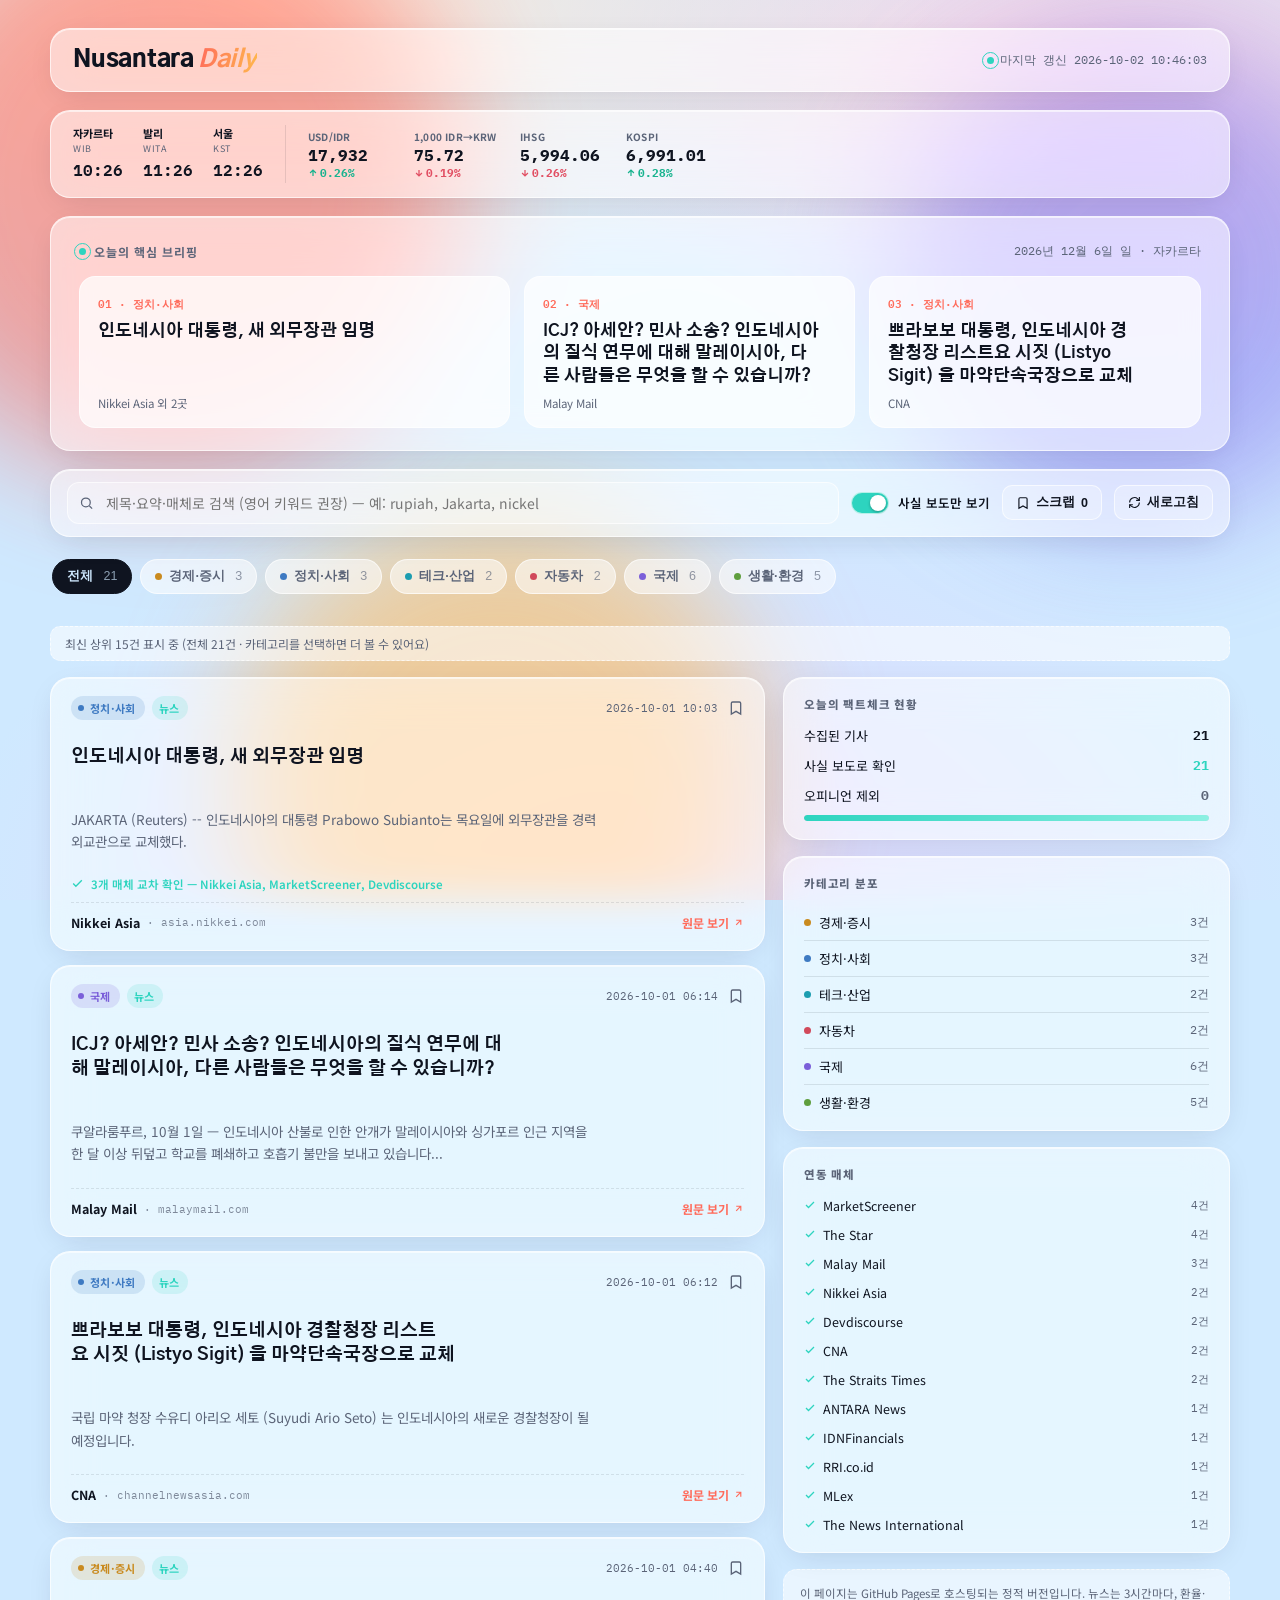
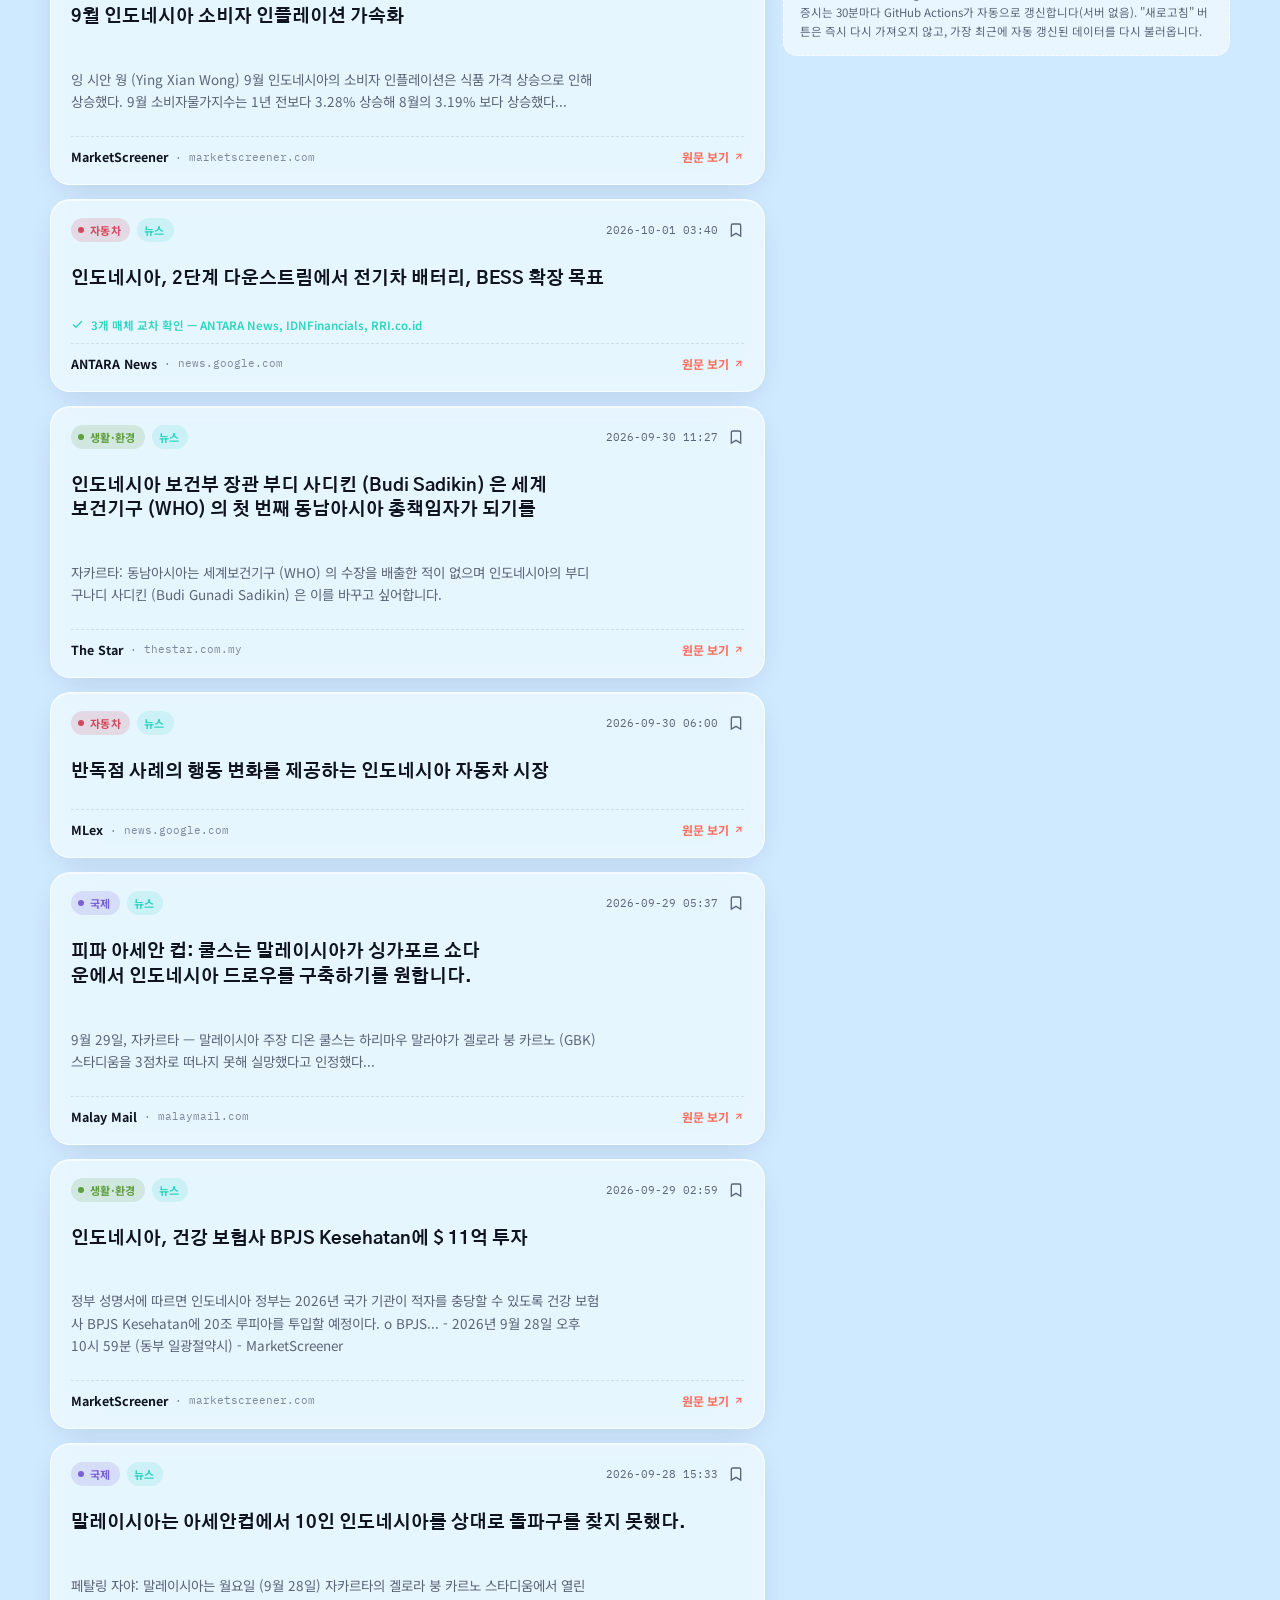
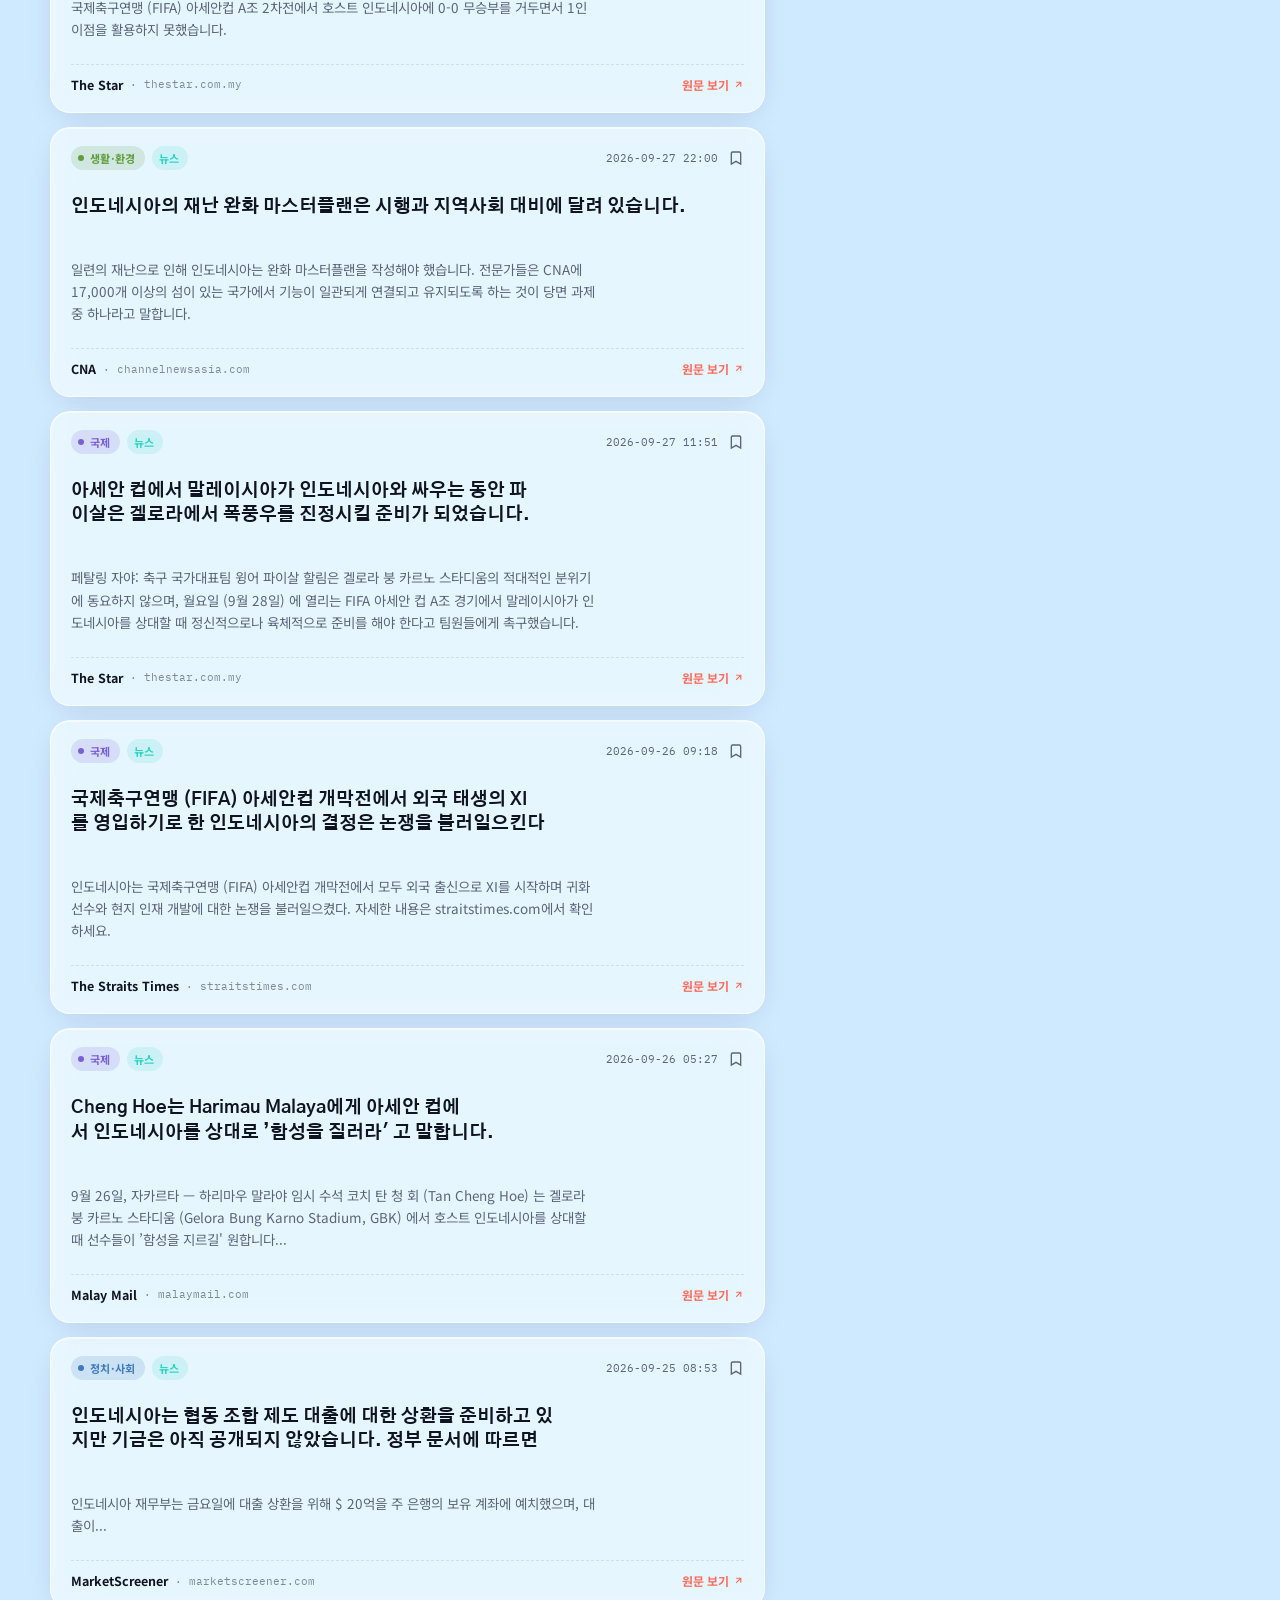
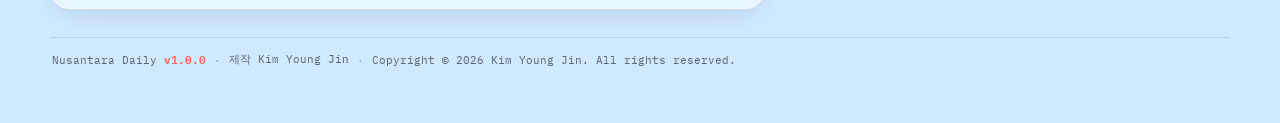
==== docs/index.html @ 9d85be63 "Add GitHub Pages static site and Windows EXE packaging - docs/: static frontend reading docs/data/*." ====
<!DOCTYPE html>
<html lang="ko">
<head>
<meta charset="UTF-8">
<meta name="viewport" content="width=device-width, initial-scale=1.0">
<title>Nusantara Daily</title>
<link rel="stylesheet" href="https://fonts.googleapis.com/css2?family=Gothic+A1:wght@400;500;700;800;900&family=Noto+Sans+KR:wght@400;500;600;700&family=IBM+Plex+Mono:wght@400;500;600&display=swap">
<link rel="stylesheet" href="styles.css?v=1.0.0">
</head>
<body>

<div class="sky"><div class="blob blob1"></div><div class="blob blob2"></div><div class="blob blob3"></div></div>

<div class="wrap">
  <header class="masthead glass">
    <div class="brand">Nusantara <em>Daily</em></div>
    <div class="life-strip">
      <span class="chip"><span class="live-dot" id="liveDot"></span><span id="lastUpdated">불러오는 중…</span></span>
    </div>
  </header>

  <section class="dashboard glass">
    <div class="clocks">
      <div class="clock"><span class="city">자카르타</span><span class="tz">WIB</span><span class="time" id="clockWIB">—</span></div>
      <div class="clock"><span class="city">발리</span><span class="tz">WITA</span><span class="time" id="clockWITA">—</span></div>
      <div class="clock"><span class="city">서울</span><span class="tz">KST</span><span class="time" id="clockKST">—</span></div>
    </div>
    <div class="dash-divider"></div>
    <div class="markets" id="marketTickers"></div>
  </section>

  <section class="hero glass">
    <div class="hero-top">
      <span class="hero-eyebrow"><span class="live-dot"></span>오늘의 핵심 브리핑</span>
      <span class="hero-date" id="heroDate"></span>
    </div>
    <div class="hero-grid" id="heroGrid"></div>
  </section>

  <div id="errorBanner" class="error-banner" hidden></div>

  <div class="controls glass">
    <div class="search">
      <svg viewBox="0 0 24 24" fill="none" stroke="currentColor" stroke-width="2"><circle cx="11" cy="11" r="7"/><path d="M21 21l-4.3-4.3"/></svg>
      <input id="searchInput" type="text" placeholder="제목·요약·매체로 검색 (영어 키워드 권장) — 예: rupiah, Jakarta, nickel" autocomplete="off">
    </div>
    <label class="fact-toggle">
      <span id="switchEl" class="switch" data-on="true" role="switch" aria-checked="true" tabindex="0"><span class="knob"></span></span>
      사실 보도만 보기
    </label>
    <button class="scrap-btn" id="scrapBtn" data-active="false">
      <svg viewBox="0 0 24 24" fill="none" stroke="currentColor" stroke-width="2"><path d="M17 3H7a2 2 0 0 0-2 2v16l7-4 7 4V5a2 2 0 0 0-2-2z"/></svg>
      스크랩 <span id="scrapCount">0</span>
    </button>
    <button class="refresh-btn" id="refreshBtn">
      <svg viewBox="0 0 24 24" fill="none" stroke="currentColor" stroke-width="2"><path d="M21 2v6h-6"/><path d="M3 12a9 9 0 0 1 15-6.7L21 8"/><path d="M3 22v-6h6"/><path d="M21 12a9 9 0 0 1-15 6.7L3 16"/></svg>
      새로고침
    </button>
  </div>

  <nav class="tabs" id="tabs"></nav>
  <div class="scrap-heading" id="scrapHeading" hidden></div>
  <div id="viewNotice" class="view-notice" hidden></div>

  <div class="layout">
    <main class="feed" id="feed"></main>

    <aside class="rail">
      <div class="panel glass">
        <h3>오늘의 팩트체크 현황</h3>
        <div class="fact-stats">
          <div class="fact-row"><span>수집된 기사</span><span class="n" id="statTotal">0</span></div>
          <div class="fact-row verified"><span>사실 보도로 확인</span><span class="n" id="statNews">0</span></div>
          <div class="fact-row excluded"><span>오피니언 제외</span><span class="n" id="statOpinion">0</span></div>
        </div>
        <div class="bar-track"><div class="bar-fill" id="statBar"></div></div>
      </div>
      <div class="panel glass">
        <h3>카테고리 분포</h3>
        <div id="statList"></div>
      </div>
      <div class="panel glass">
        <h3>연동 매체</h3>
        <ul class="src-list" id="srcList"></ul>
      </div>
      <div class="note">
        이 페이지는 GitHub Pages로 호스팅되는 정적 버전입니다. 뉴스는 3시간마다, 환율·증시는 30분마다 GitHub Actions가 자동으로 갱신합니다(서버 없음). "새로고침" 버튼은 즉시 다시 가져오지 않고, 가장 최근에 자동 갱신된 데이터를 다시 불러옵니다.
      </div>
    </aside>
  </div>

  <footer class="app-footer">
    <span>Nusantara Daily <span class="accent">v1.0.0</span></span>
    <span class="sep">·</span>
    <span>제작 Kim Young Jin</span>
    <span class="sep">·</span>
    <span>Copyright © 2026 Kim Young Jin. All rights reserved.</span>
  </footer>
</div>

<script src="app.js?v=1.0.0"></script>
</body>
</html>
---- docs/styles.css ----
/*
  Layout: fixed drifting dusk-gradient atmosphere behind everything; a glass
  hero briefing floats at top (today's top 3 stories), a glass dashboard bar
  (world clocks + market tickers), a glass control bar (search, fact-only
  toggle, scrap, refresh), then a two-column grid of glass article cards
  (feed + sidebar fact-check/sources panel). Cards carry a category glow-dot,
  a 뉴스/오피니언 tag, and a cross-source "교차 확인" badge.
*/
:root{
  --void:#0A0E1A;
  --coral:#FF6B5B;
  --amber:#FFB84D;
  --violet:#8C7EF0;
  --verify:#2DD4BF;
  --ink:#0F1420;
  --ink-dim:#5B6478;
  --line: rgba(15,20,32,0.10);
  --glass-fill: rgba(255,255,255,0.55);
  --glass-fill-2: rgba(255,255,255,0.72);
  --glass-border: rgba(255,255,255,0.65);
  --glass-shadow: 0 8px 32px -12px rgba(20,20,50,0.18), inset 0 1px 0 rgba(255,255,255,0.6);
  --sky-a:#FFE8D6; --sky-b:#FFD3E0; --sky-c:#E3D8FF; --sky-d:#CFE9FF;
  --cat-eco:#C98A1F; --cat-pol:#3E7AC2; --cat-tek:#1C9DB0; --cat-car:#D1495B; --cat-int:#7B5FD9; --cat-liv:#5F9E3E;
  --up:#19B38F; --down:#E14F63;
  --danger:#B23B3B;
  color-scheme: light;
}
@media (prefers-color-scheme: dark){
  :root:not([data-theme="light"]){
    --ink:#F2F4F8;
    --ink-dim:#A6AEC2;
    --line: rgba(255,255,255,0.10);
    --glass-fill: rgba(255,255,255,0.06);
    --glass-fill-2: rgba(255,255,255,0.10);
    --glass-border: rgba(255,255,255,0.16);
    --glass-shadow: 0 8px 36px -10px rgba(0,0,0,0.55), inset 0 1px 0 rgba(255,255,255,0.08);
    --sky-a:#2A1B3D; --sky-b:#4A2140; --sky-c:#20264A; --sky-d:#0A0E1A;
    --cat-eco:#F2C166; --cat-pol:#7FB2EE; --cat-tek:#5FE0E8; --cat-car:#F28A98; --cat-int:#B4A3F7; --cat-liv:#9BDB78;
    --up:#43E5C6; --down:#FF7A90;
    --danger:#E07272;
    color-scheme: dark;
  }
}
:root[data-theme="dark"]{
  --ink:#F2F4F8;
  --ink-dim:#A6AEC2;
  --line: rgba(255,255,255,0.10);
  --glass-fill: rgba(255,255,255,0.06);
  --glass-fill-2: rgba(255,255,255,0.10);
  --glass-border: rgba(255,255,255,0.16);
  --glass-shadow: 0 8px 36px -10px rgba(0,0,0,0.55), inset 0 1px 0 rgba(255,255,255,0.08);
  --sky-a:#2A1B3D; --sky-b:#4A2140; --sky-c:#20264A; --sky-d:#0A0E1A;
  --cat-eco:#F2C166; --cat-pol:#7FB2EE; --cat-tek:#5FE0E8; --cat-car:#F28A98; --cat-int:#B4A3F7; --cat-liv:#9BDB78;
  --up:#43E5C6; --down:#FF7A90;
  --danger:#E07272;
  color-scheme: dark;
}

*{box-sizing:border-box;}
html,body{height:100%; margin:0;}
body{
  background:var(--sky-d); color:var(--ink);
  font-family:'Noto Sans KR','Gothic A1',system-ui,sans-serif;
  -webkit-font-smoothing:antialiased;
  padding-inline:16px;
}
::selection{ background:var(--coral); color:#fff; }

/* ---- atmosphere ---- */
.sky{ position:fixed; inset:0; z-index:-2; overflow:hidden; background:
  radial-gradient(ellipse 90% 70% at 20% 0%, var(--sky-a), transparent 60%),
  radial-gradient(ellipse 80% 60% at 85% 10%, var(--sky-b), transparent 55%),
  radial-gradient(ellipse 90% 80% at 50% 100%, var(--sky-c), transparent 60%),
  var(--sky-d);
}
.blob{ position:absolute; border-radius:50%; filter:blur(60px); opacity:0.55; will-change:transform; }
.blob1{ width:46vw; height:46vw; max-width:620px; max-height:620px; left:-10%; top:-12%; background:var(--coral); animation:drift1 34s ease-in-out infinite; }
.blob2{ width:38vw; height:38vw; max-width:520px; max-height:520px; right:-8%; top:4%; background:var(--violet); animation:drift2 42s ease-in-out infinite; }
.blob3{ width:42vw; height:42vw; max-width:560px; max-height:560px; left:18%; bottom:-16%; background:var(--amber); animation:drift3 38s ease-in-out infinite; }
@keyframes drift1{ 0%,100%{ transform:translate(0,0) scale(1); } 50%{ transform:translate(6%,8%) scale(1.08); } }
@keyframes drift2{ 0%,100%{ transform:translate(0,0) scale(1); } 50%{ transform:translate(-8%,6%) scale(0.94); } }
@keyframes drift3{ 0%,100%{ transform:translate(0,0) scale(1); } 50%{ transform:translate(5%,-7%) scale(1.06); } }
@media (prefers-reduced-motion: reduce){ .blob{ animation:none; } }

.wrap{ max-width:1180px; margin:0 auto; padding-block:28px 56px; }

.glass{
  background:var(--glass-fill); backdrop-filter:blur(22px) saturate(140%); -webkit-backdrop-filter:blur(22px) saturate(140%);
  border:1px solid var(--glass-border); box-shadow:var(--glass-shadow); border-radius:20px;
}

/* ---- masthead ---- */
.masthead{ display:flex; align-items:center; justify-content:space-between; gap:16px; flex-wrap:wrap; padding:16px 22px; margin-bottom:18px; }
.brand{ display:flex; align-items:baseline; gap:4px; font-family:'Gothic A1',sans-serif; font-weight:900; font-size:24px; letter-spacing:-0.01em; }
.brand em{ font-style:italic; font-weight:800; background:linear-gradient(100deg,var(--coral),var(--amber)); -webkit-background-clip:text; background-clip:text; color:transparent; }
.life-strip{ display:flex; align-items:center; gap:14px; font-family:'IBM Plex Mono',monospace; font-size:12px; color:var(--ink-dim); font-variant-numeric:tabular-nums; flex-wrap:wrap; }
.life-strip .chip{ display:flex; align-items:center; gap:6px; }
.live-dot{ width:7px; height:7px; border-radius:50%; background:var(--verify); position:relative; flex:0 0 auto; }
.live-dot::after{ content:''; position:absolute; inset:-5px; border-radius:50%; border:1.5px solid var(--verify); animation:pulse 2s ease-out infinite; }
.live-dot.stale{ background:var(--ink-dim); }
.live-dot.stale::after{ display:none; }
@keyframes pulse{ 0%{ transform:scale(0.5); opacity:0.9; } 100%{ transform:scale(1.9); opacity:0; } }
@media (prefers-reduced-motion: reduce){ .live-dot::after{ animation:none; opacity:0.4; } }

.error-banner{
  margin-bottom:16px; padding:10px 16px; border-radius:12px; font-size:12.5px;
  background:color-mix(in srgb, var(--danger) 14%, transparent); color:var(--danger);
  border:1px solid color-mix(in srgb, var(--danger) 35%, transparent);
}

/* ---- dashboard: world clocks + market tickers ---- */
.dashboard{ display:flex; align-items:center; gap:22px; padding:14px 22px; margin-bottom:18px; flex-wrap:wrap; }
.clocks{ display:flex; gap:20px; flex-wrap:wrap; }
.clock{ display:flex; flex-direction:column; gap:1px; }
.clock .city{ font-size:11px; font-weight:700; color:var(--ink); }
.clock .tz{ font-size:9px; color:var(--ink-dim); text-transform:uppercase; letter-spacing:0.06em; }
.clock .time{ font-family:'IBM Plex Mono',monospace; font-size:16px; font-weight:600; font-variant-numeric:tabular-nums; }
.dash-divider{ width:1px; align-self:stretch; background:var(--line); }
.markets{ display:flex; gap:20px; flex-wrap:wrap; flex:1 1 auto; }
.ticker{ display:flex; flex-direction:column; gap:1px; min-width:86px; }
.ticker .label{ font-size:10px; color:var(--ink-dim); font-weight:700; letter-spacing:0.02em; }
.ticker .value{ font-family:'IBM Plex Mono',monospace; font-size:16px; font-weight:700; font-variant-numeric:tabular-nums; transition:color .4s ease; }
.ticker .change{ font-family:'IBM Plex Mono',monospace; font-size:11px; font-weight:700; display:flex; align-items:center; gap:2px; }
.ticker .change.up{ color:var(--up); }
.ticker .change.down{ color:var(--down); }
.ticker .change svg{ width:10px; height:10px; }

/* ---- hero briefing ---- */
.hero{ padding:26px 28px 22px; margin-bottom:18px; }
.hero-top{ display:flex; align-items:baseline; justify-content:space-between; gap:12px; margin-bottom:16px; flex-wrap:wrap; }
.hero-eyebrow{ font-size:12px; letter-spacing:0.08em; text-transform:uppercase; color:var(--ink-dim); font-weight:700; display:flex; align-items:center; gap:8px; }
.hero-date{ font-family:'IBM Plex Mono',monospace; font-size:12px; color:var(--ink-dim); }
.hero-grid{ display:grid; grid-template-columns:1.3fr 1fr 1fr; gap:14px; }
@media (max-width:820px){ .hero-grid{ grid-template-columns:1fr; } }
.hero-card{
  background:var(--glass-fill-2); border:1px solid var(--glass-border); border-radius:16px; padding:16px 18px;
  display:flex; flex-direction:column; gap:8px; opacity:0; animation:riseIn 0.6s ease forwards;
  transition:transform .25s ease, box-shadow .25s ease; text-decoration:none; color:inherit;
}
.hero-card:hover{ transform:translateY(-3px); box-shadow:0 14px 30px -14px rgba(0,0,0,0.3); }
.hero-card:nth-child(1){ animation-delay:0.05s; }
.hero-card:nth-child(2){ animation-delay:0.15s; }
.hero-card:nth-child(3){ animation-delay:0.25s; }
@keyframes riseIn{ from{ opacity:0; transform:translateY(14px); } to{ opacity:1; transform:translateY(0); } }
@media (prefers-reduced-motion: reduce){ .hero-card{ animation:none; opacity:1; } .card{ animation:none !important; opacity:1 !important; } }
.hero-rank{ font-family:'IBM Plex Mono',monospace; font-size:11px; color:var(--coral); font-weight:600; }
.hero-headline{ font-family:'Gothic A1',sans-serif; font-weight:700; font-size:16.5px; line-height:1.35; text-wrap:balance; }
.hero-src{ font-size:11.5px; color:var(--ink-dim); margin-top:auto; }

/* ---- controls ---- */
.controls{ display:flex; align-items:center; gap:12px; padding:12px 16px; margin-bottom:18px; flex-wrap:wrap; }
.search{ position:relative; flex:1 1 260px; min-width:200px; }
.search input{
  width:100%; padding:10px 14px 10px 38px; border-radius:12px; border:1px solid var(--glass-border);
  background:rgba(255,255,255,0.25); color:var(--ink); font-family:inherit; font-size:14px; outline:none;
  transition:box-shadow .2s ease, border-color .2s ease;
}
.search input:focus{ border-color:var(--coral); box-shadow:0 0 0 4px rgba(255,107,91,0.18); }
.search svg{ position:absolute; left:12px; top:50%; transform:translateY(-50%); width:15px; height:15px; color:var(--ink-dim); }

.fact-toggle{ display:flex; align-items:center; gap:9px; font-size:12.5px; font-weight:600; color:var(--ink); white-space:nowrap; }
.switch{ width:38px; height:22px; border-radius:999px; background:var(--line); position:relative; cursor:pointer; flex:0 0 auto; transition:background .2s ease; border:1px solid var(--glass-border); }
.switch[data-on="true"]{ background:var(--verify); }
.switch .knob{ position:absolute; top:2px; left:2px; width:16px; height:16px; border-radius:50%; background:#fff; box-shadow:0 1px 3px rgba(0,0,0,0.3); transition:transform .2s ease; }
.switch[data-on="true"] .knob{ transform:translateX(16px); }

.refresh-btn{ display:flex; align-items:center; gap:6px; font-size:12.5px; font-weight:700; color:var(--ink); background:rgba(255,255,255,0.25); border:1px solid var(--glass-border); border-radius:10px; padding:8px 13px; cursor:pointer; transition:border-color .2s ease; }
.refresh-btn:hover{ border-color:var(--coral); }
.refresh-btn svg{ width:13px; height:13px; }
.refresh-btn.spinning svg{ animation:spin 0.8s linear infinite; }
@keyframes spin{ to{ transform:rotate(360deg); } }

.scrap-btn{ display:flex; align-items:center; gap:6px; font-size:12.5px; font-weight:700; color:var(--ink); background:rgba(255,255,255,0.25); border:1px solid var(--glass-border); border-radius:10px; padding:8px 13px; cursor:pointer; transition:all .2s ease; }
.scrap-btn svg{ width:14px; height:14px; }
.scrap-btn[data-active="true"]{ background:rgba(255,184,77,0.22); border-color:var(--amber); color:var(--amber); }
.scrap-btn[data-active="true"] svg path{ fill:currentColor; }

/* ---- tabs ---- */
.tabs{ display:flex; gap:8px; overflow-x:auto; padding:4px 2px 18px; scrollbar-width:none; }
.tabs::-webkit-scrollbar{ display:none; }
.tab{ flex:0 0 auto; display:flex; align-items:center; gap:7px; padding:8px 14px; border-radius:999px; border:1px solid var(--glass-border); background:var(--glass-fill); color:var(--ink-dim); font-size:12.5px; font-weight:700; cursor:pointer; transition:all .18s ease; }
.tab .dot{ width:7px; height:7px; border-radius:50%; }
.tab[data-active="true"]{ background:var(--ink); color:var(--sky-d); border-color:var(--ink); }
:root[data-theme="dark"] .tab[data-active="true"]{ background:#F2F4F8; color:#0A0E1A; }
.tab[data-active="true"] .dot{ background:currentColor !important; }

.view-notice{
  font-size:12px; color:var(--ink-dim); margin:-8px 0 16px; padding:8px 14px;
  background:var(--glass-fill); border-radius:10px; border:1px dashed var(--glass-border);
}

/* ---- layout ---- */
.layout{ display:grid; grid-template-columns:1.6fr 1fr; gap:18px; align-items:start; }
@media (max-width:880px){ .layout{ grid-template-columns:1fr; } }
.feed{ display:flex; flex-direction:column; gap:14px; min-width:0; }

.card{ padding:18px 20px; display:flex; flex-direction:column; gap:10px; opacity:0; animation:riseIn 0.5s ease forwards; transition:transform .22s ease, box-shadow .22s ease; }
.card:hover{ transform:translateY(-3px); }
.card-top{ display:flex; align-items:center; justify-content:space-between; gap:10px; flex-wrap:wrap; }
.badges{ display:flex; align-items:center; gap:7px; flex-wrap:wrap; }
.badge{ display:inline-flex; align-items:center; gap:6px; font-size:11px; font-weight:700; text-transform:uppercase; letter-spacing:0.03em; padding:4px 9px 4px 7px; border-radius:999px; }
.badge .dot{ width:6px; height:6px; border-radius:50%; background:currentColor; }
.badge.news{ color:var(--verify); background:rgba(45,212,191,0.14); }
.badge.opinion{ color:var(--ink-dim); background:var(--line); }
.timestamp{ font-family:'IBM Plex Mono',monospace; font-size:11px; color:var(--ink-dim); white-space:nowrap; }
.card-top-right{ display:flex; align-items:center; gap:10px; }
.bookmark-btn{ background:none; border:none; cursor:pointer; color:var(--ink-dim); padding:0; display:flex; transition:color .2s ease, transform .15s ease; }
.bookmark-btn:hover{ transform:scale(1.18); color:var(--amber); }
.bookmark-btn[data-saved="true"]{ color:var(--amber); }
.bookmark-btn[data-saved="true"] svg path{ fill:currentColor; }
.bookmark-btn svg{ width:16px; height:16px; }

.empty-scrap{ padding:44px 20px; text-align:center; color:var(--ink-dim); font-size:13.5px; line-height:1.6; }
.scrap-heading{ display:flex; align-items:center; justify-content:space-between; padding:4px 2px 18px; font-size:13px; font-weight:700; color:var(--ink); }

.headline{ font-family:'Gothic A1',sans-serif; font-weight:700; font-size:18px; line-height:1.36; text-wrap:balance; }
.headline a{ color:inherit; text-decoration:none; }
.headline a:hover{ text-decoration:underline; text-decoration-color:var(--coral); }
.summary{ font-size:13.5px; line-height:1.65; color:var(--ink-dim); max-width:66ch; }

.verify-row{ display:flex; align-items:center; gap:7px; font-size:11.5px; color:var(--verify); font-weight:600; }
.verify-row svg{ width:13px; height:13px; flex:0 0 auto; }

.source-row{ display:flex; align-items:center; justify-content:space-between; gap:10px; padding-top:10px; border-top:1px dashed var(--line); flex-wrap:wrap; }
.source{ display:flex; align-items:center; gap:7px; font-size:12.5px; color:var(--ink-dim); }
.source b{ color:var(--ink); font-weight:700; }
.src-url{ font-family:'IBM Plex Mono',monospace; font-size:10.5px; opacity:0.75; }
.open{ font-size:12px; font-weight:700; color:var(--coral); display:flex; align-items:center; gap:4px; text-decoration:none; }
.open svg{ width:11px; height:11px; }

/* ---- rail ---- */
.rail{ display:flex; flex-direction:column; gap:16px; position:sticky; top:16px; }
.panel{ padding:18px 20px; }
.panel h3{ margin:0 0 14px; font-size:11.5px; text-transform:uppercase; letter-spacing:0.07em; color:var(--ink-dim); font-weight:800; }
.fact-stats{ display:flex; flex-direction:column; gap:11px; }
.fact-row{ display:flex; align-items:center; justify-content:space-between; font-size:13px; }
.fact-row .n{ font-family:'IBM Plex Mono',monospace; font-weight:700; font-variant-numeric:tabular-nums; }
.fact-row.verified .n{ color:var(--verify); }
.fact-row.excluded .n{ color:var(--ink-dim); }
.bar-track{ height:6px; border-radius:999px; background:var(--line); overflow:hidden; margin-top:10px; }
.bar-fill{ height:100%; border-radius:999px; background:linear-gradient(90deg,var(--verify),#8CF0E2); width:0%; transition:width 1.1s cubic-bezier(.2,.8,.2,1); }

.stat-row{ display:flex; align-items:center; justify-content:space-between; padding:8px 0; border-bottom:1px solid var(--line); font-size:13px; }
.stat-row:last-child{ border-bottom:none; padding-bottom:0; }
.stat-row .label{ display:flex; align-items:center; gap:8px; }
.stat-row .dot{ width:7px; height:7px; border-radius:50%; }
.stat-row .n{ font-family:'IBM Plex Mono',monospace; font-size:12px; color:var(--ink-dim); }

.src-list{ list-style:none; margin:0; padding:0; display:flex; flex-direction:column; gap:10px; }
.src-list li{ display:flex; align-items:center; justify-content:space-between; font-size:12.5px; }
.src-list .name{ display:flex; align-items:center; gap:7px; }
.src-list svg{ width:12px; height:12px; color:var(--verify); flex:0 0 auto; }
.src-list .n{ font-family:'IBM Plex Mono',monospace; font-size:11px; color:var(--ink-dim); }

.note{ font-size:11.5px; color:var(--ink-dim); line-height:1.65; padding:14px 16px; border-radius:14px; background:var(--glass-fill); border:1px dashed var(--glass-border); }

.app-footer{
  margin-top:28px; padding:14px 2px 0; display:flex; flex-wrap:wrap; gap:8px; align-items:center;
  font-size:11px; color:var(--ink-dim); font-family:'IBM Plex Mono',monospace; border-top:1px solid var(--line);
}
.app-footer .accent{ color:var(--coral); font-weight:700; }
.app-footer .sep{ opacity:0.5; }
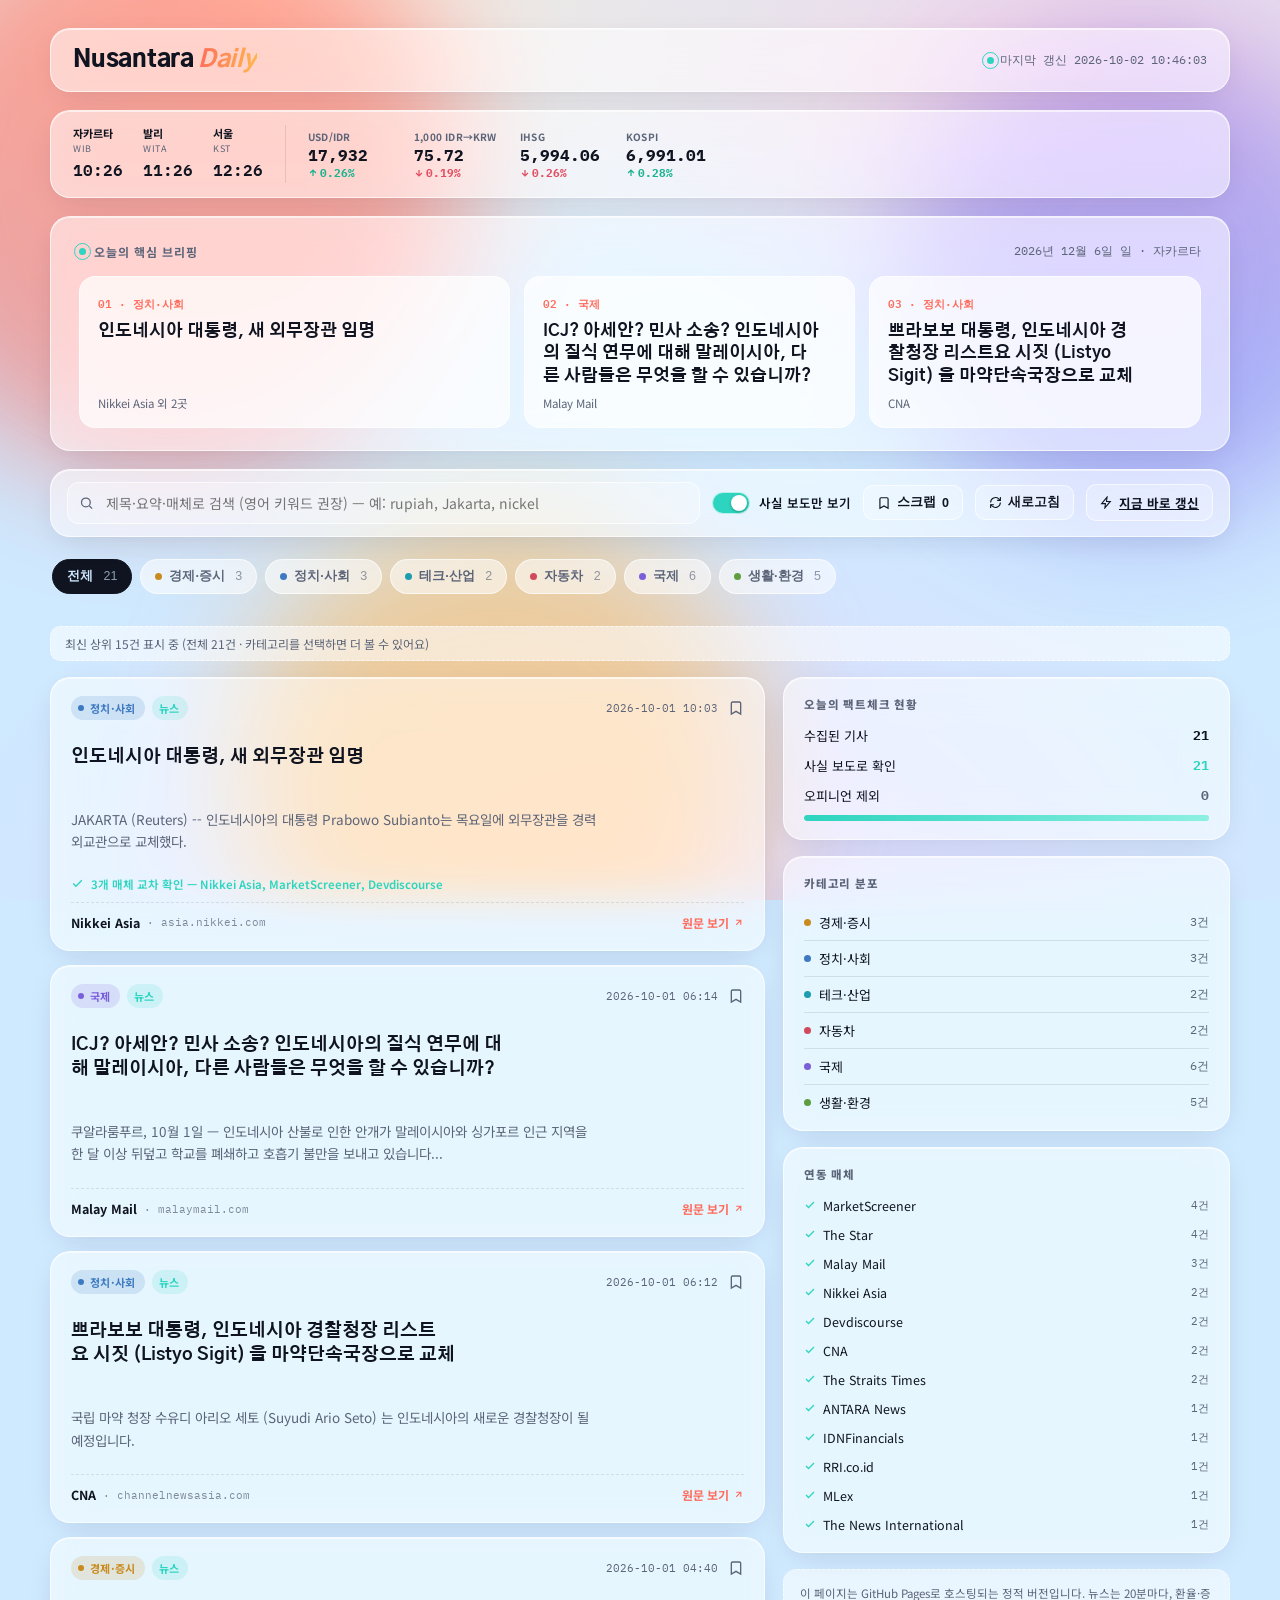
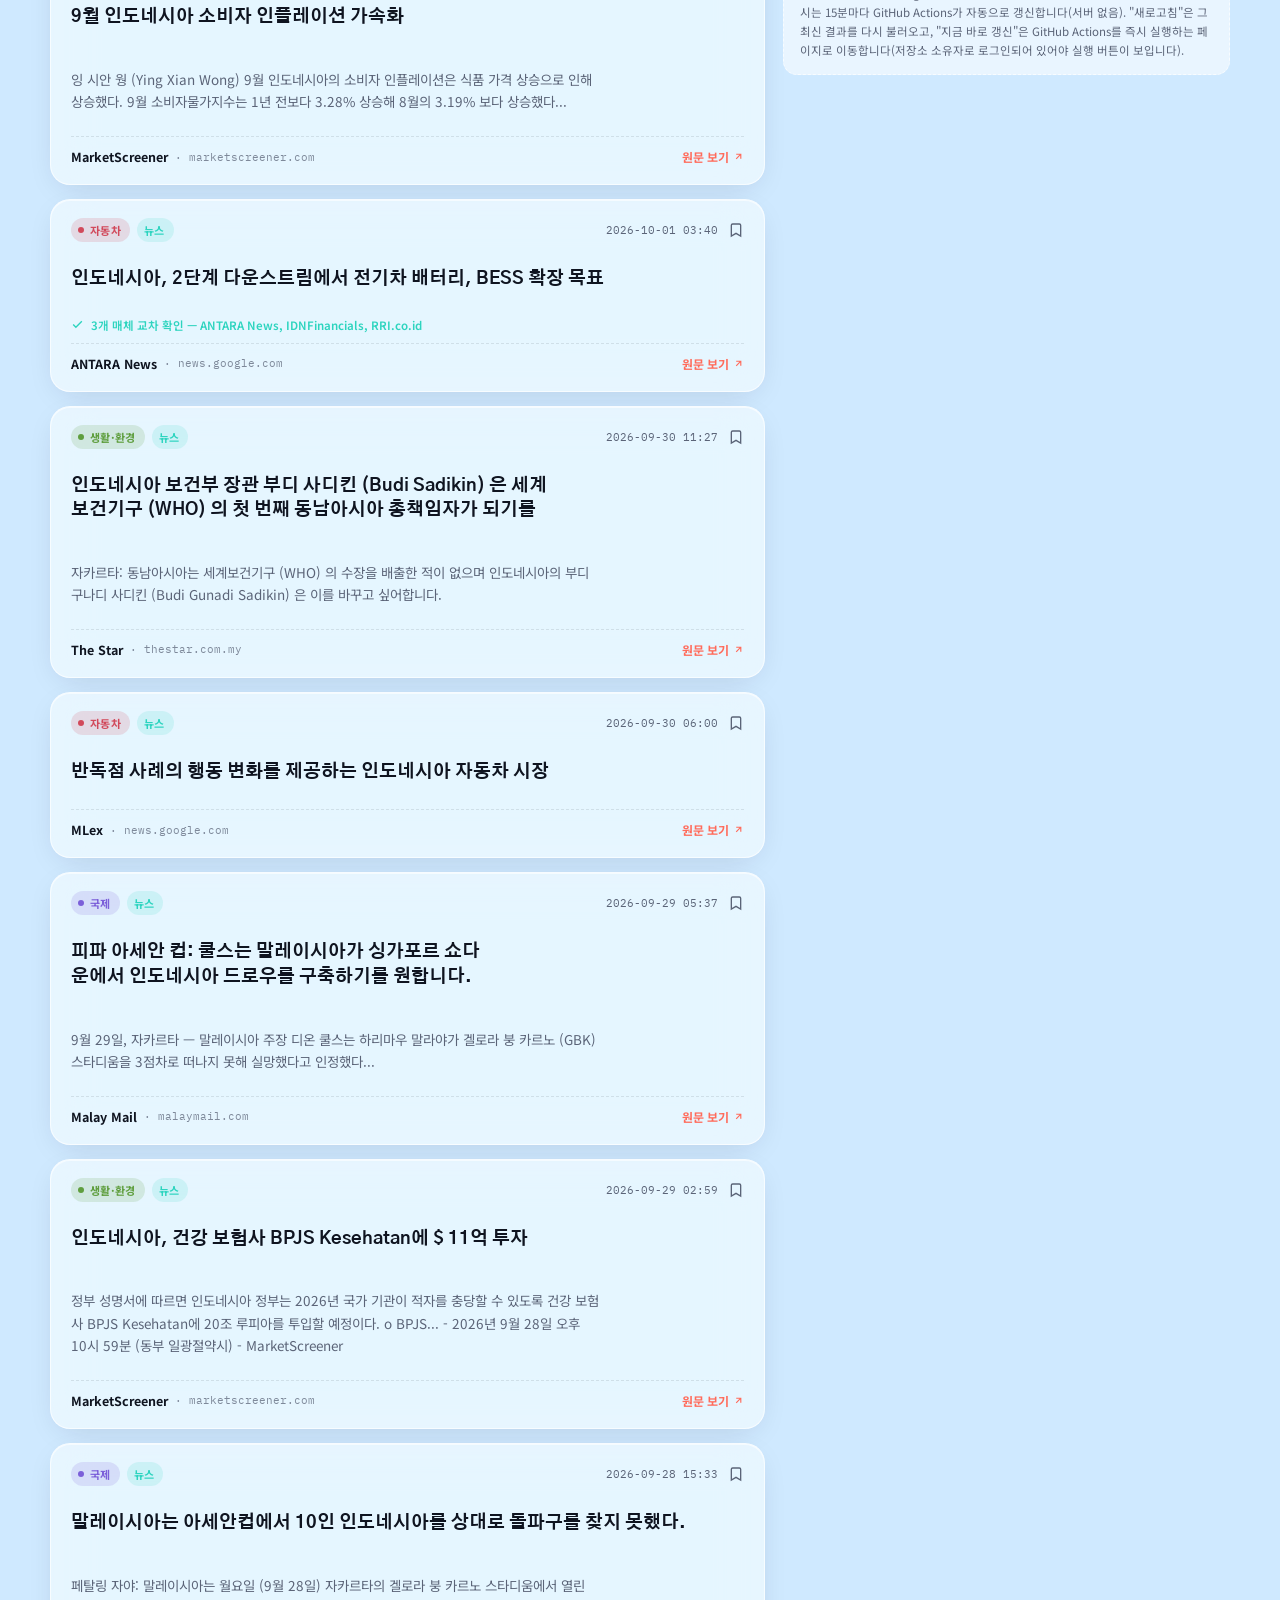
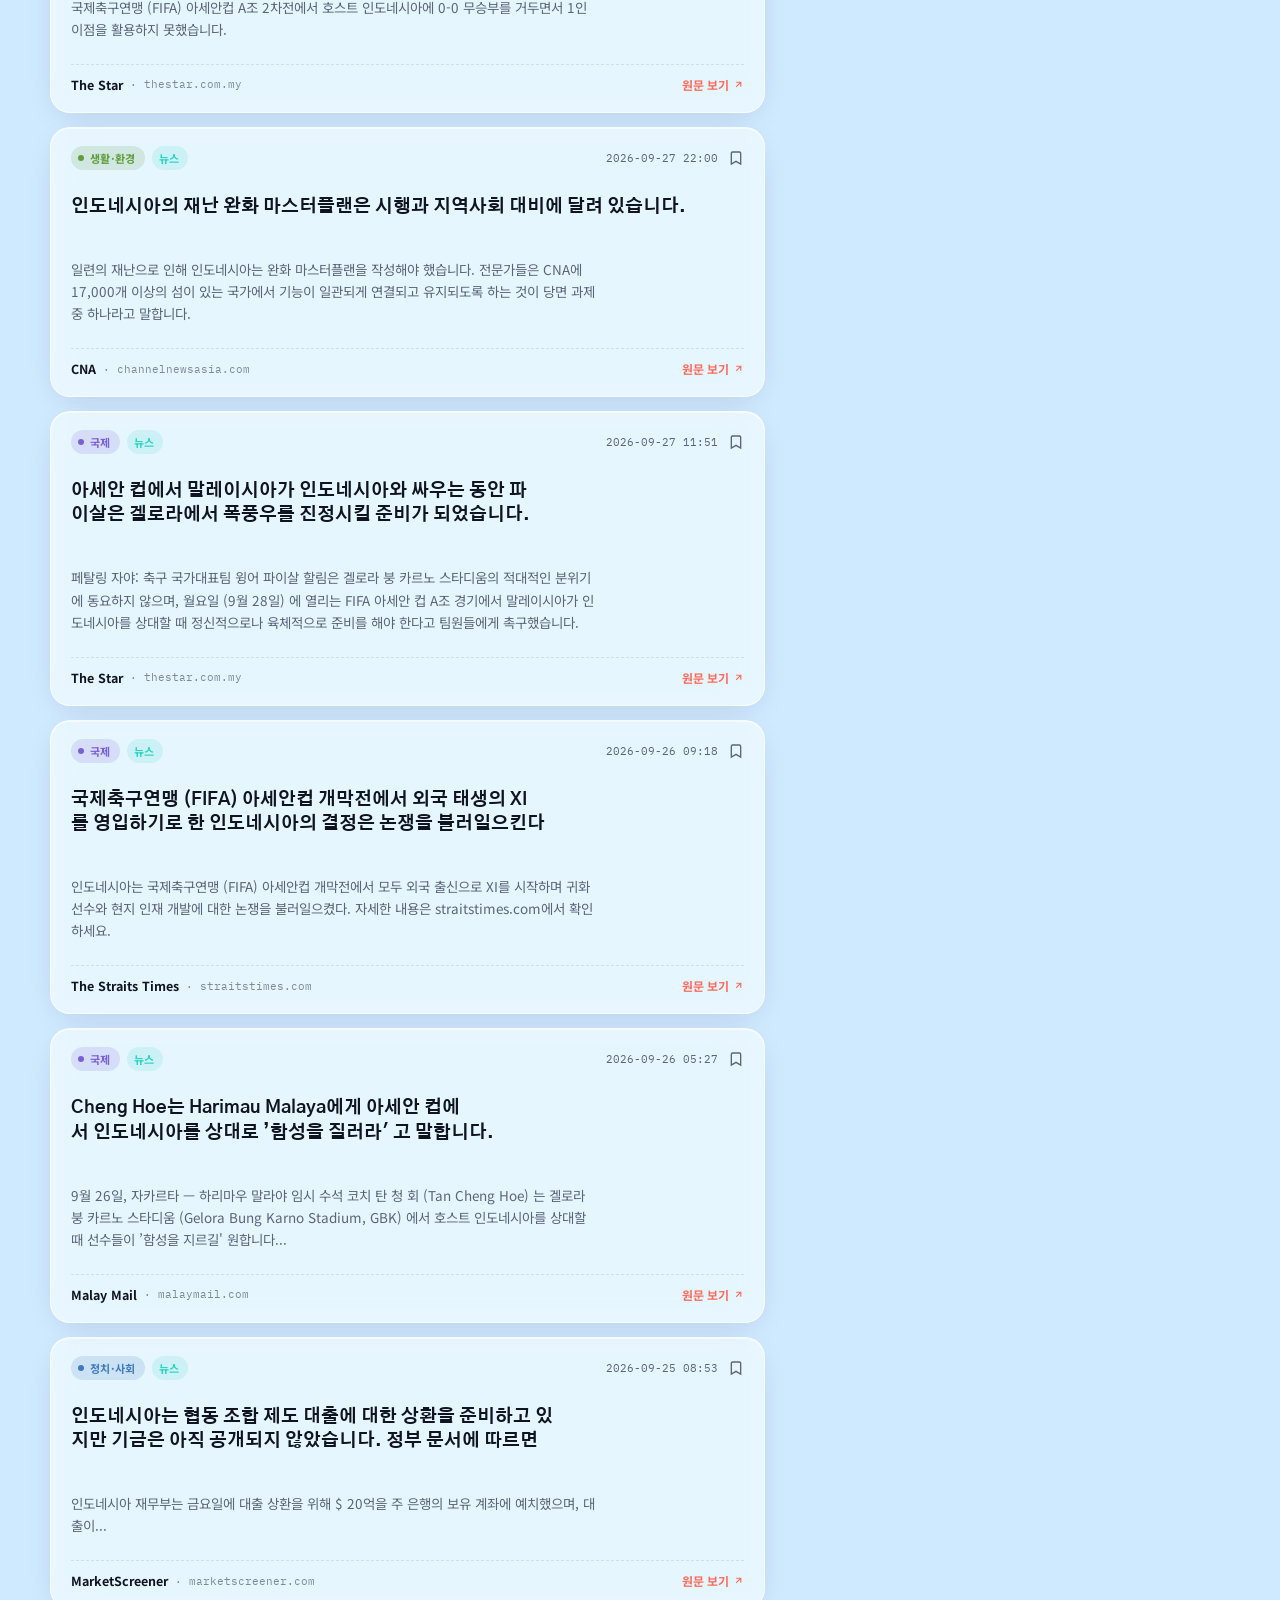
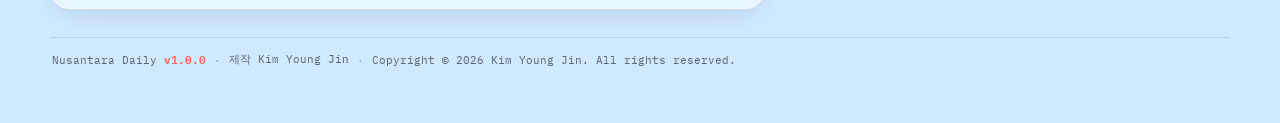
==== commit dd106242: "Tighten auto-refresh cadence and add an on-demand trigger link News now refreshes every 20 minutes (" ====
--- a/docs/index.html
+++ b/docs/index.html
@@ -52,10 +52,14 @@
       <svg viewBox="0 0 24 24" fill="none" stroke="currentColor" stroke-width="2"><path d="M17 3H7a2 2 0 0 0-2 2v16l7-4 7 4V5a2 2 0 0 0-2-2z"/></svg>
       스크랩 <span id="scrapCount">0</span>
     </button>
-    <button class="refresh-btn" id="refreshBtn">
+    <button class="refresh-btn" id="refreshBtn" title="가장 최근 자동 갱신 결과를 다시 불러옵니다">
       <svg viewBox="0 0 24 24" fill="none" stroke="currentColor" stroke-width="2"><path d="M21 2v6h-6"/><path d="M3 12a9 9 0 0 1 15-6.7L21 8"/><path d="M3 22v-6h6"/><path d="M21 12a9 9 0 0 1-15 6.7L3 16"/></svg>
       새로고침
     </button>
+    <a class="refresh-btn" href="https://github.com/youngjjn217-lab/nusantara-daily/actions/workflows/update-news.yml" target="_blank" rel="noopener noreferrer" title="GitHub에 로그인된 소유자만 즉시 실행할 수 있습니다">
+      <svg viewBox="0 0 24 24" fill="none" stroke="currentColor" stroke-width="2"><path d="M13 2L3 14h7l-1 8 10-12h-7l1-8z"/></svg>
+      지금 바로 갱신
+    </a>
   </div>
 
   <nav class="tabs" id="tabs"></nav>
@@ -84,7 +88,7 @@
         <ul class="src-list" id="srcList"></ul>
       </div>
       <div class="note">
-        이 페이지는 GitHub Pages로 호스팅되는 정적 버전입니다. 뉴스는 3시간마다, 환율·증시는 30분마다 GitHub Actions가 자동으로 갱신합니다(서버 없음). "새로고침" 버튼은 즉시 다시 가져오지 않고, 가장 최근에 자동 갱신된 데이터를 다시 불러옵니다.
+        이 페이지는 GitHub Pages로 호스팅되는 정적 버전입니다. 뉴스는 20분마다, 환율·증시는 15분마다 GitHub Actions가 자동으로 갱신합니다(서버 없음). "새로고침"은 그 최신 결과를 다시 불러오고, "지금 바로 갱신"은 GitHub Actions를 즉시 실행하는 페이지로 이동합니다(저장소 소유자로 로그인되어 있어야 실행 버튼이 보입니다).
       </div>
     </aside>
   </div>
